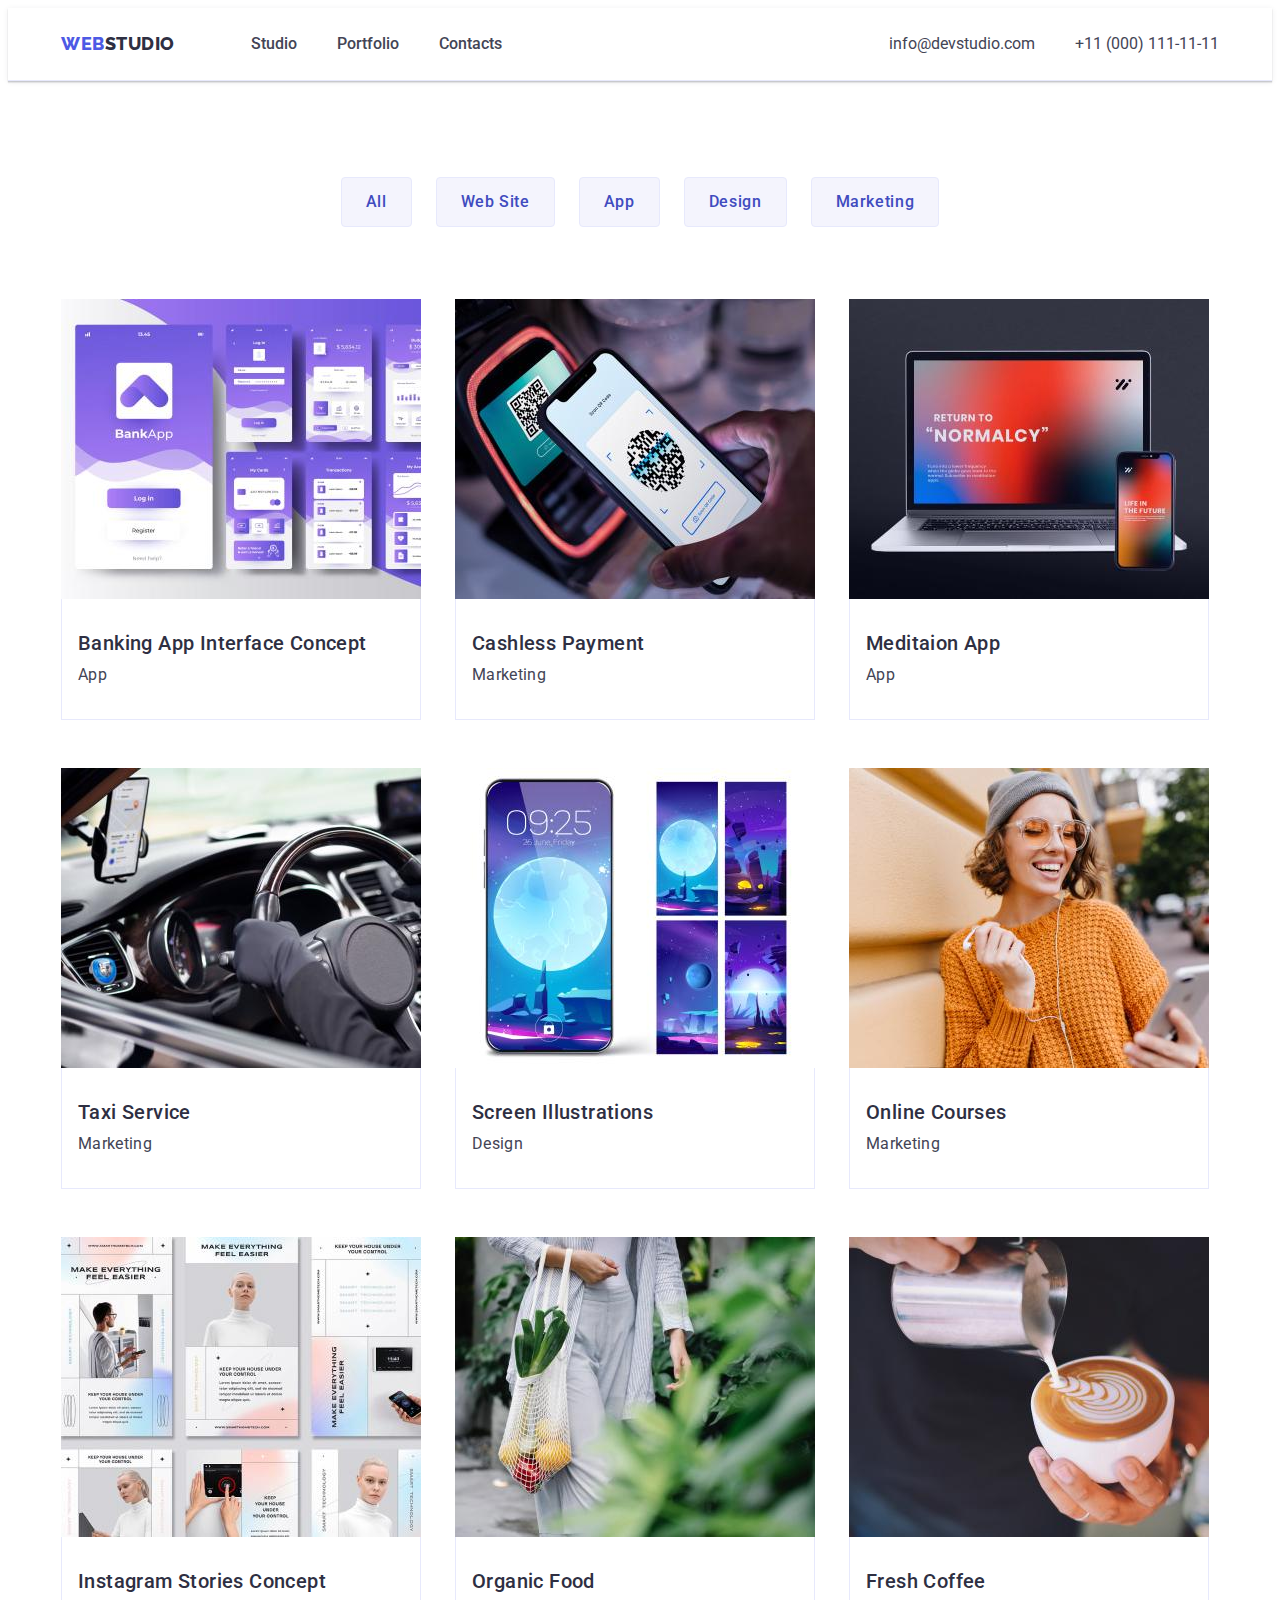
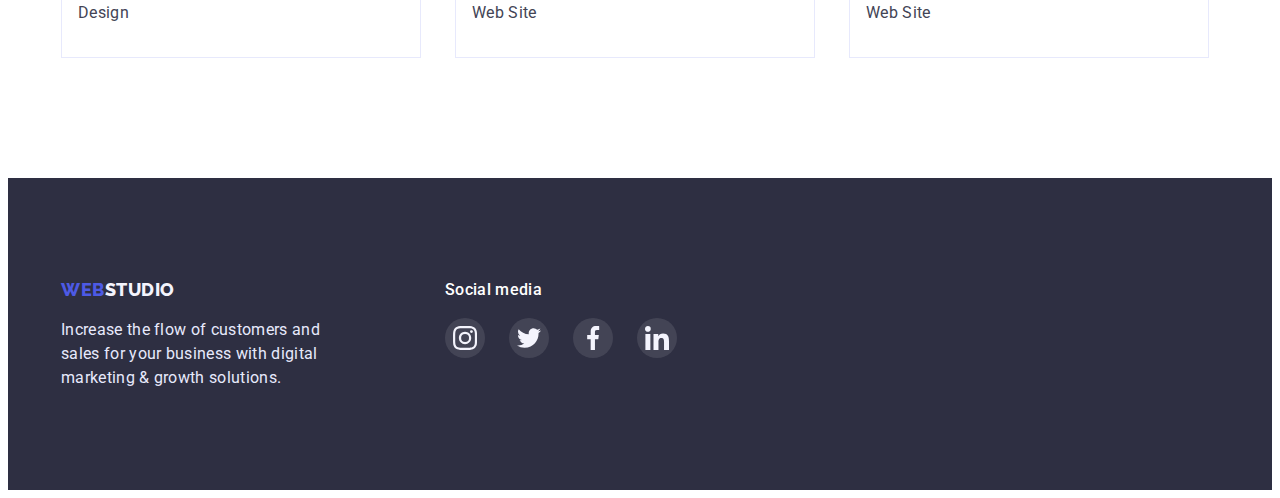
==== portfolio.html @ 51e7d32e "Initial commit" ====
<!DOCTYPE html>
<html lang="en">

<head>
  <meta charset="UTF-8" />
  <meta http-equiv="X-UA-Compatible" content="IE=edge" />
  <meta name="viewport" content="width=device-width, initial-scale=1.0" />
  <title>Portfolio</title>
  <link rel="preconnect" href="https://fonts.googleapis.com" />
  <link rel="preconnect" href="https://fonts.gstatic.com" crossorigin />
  <link href="https://fonts.googleapis.com/css2?family=Raleway:wght@800&family=Roboto:wght@400;500;700;900&display=swap"
    rel="stylesheet" />
  <link rel="stylesheet" href="https://cdnjs.cloudflare.com/ajax/libs/modern-normalize/1.1.0/modern-normalize.min.css"
    integrity="sha512-wpPYUAdjBVSE4KJnH1VR1HeZfpl1ub8YT/NKx4PuQ5NmX2tKuGu6U/JRp5y+Y8XG2tV+wKQpNHVUX03MfMFn9Q=="
    crossorigin="anonymous" referrerpolicy="no-referrer" />
  <link rel="stylesheet" href="./css/styles.css" />
</head>

<body>
  <header class="header">
    <div class="container header-container">
      <nav class="nav-list">
        <a href="./index.html" class="logo">WEB<span class="logo-item-top">STUDIO</span> </a>
        <ul class="navigation-list">
          <li><a href="./index.html" class="navigation">Studio</a></li>
          <li><a href="./portfolio.html" class="navigation">Portfolio</a></li>
          <li><a href="" class="navigation contacts">Contacts</a></li>
        </ul>
      </nav>
      <address>
        <ul class="address-list">
          <li><a href="mailto:info@devstudio.com" class="contacts"> info@devstudio.com </a></li>
          <li><a href="tel:+110001111111" class="contacts"> +11 (000) 111-11-11 </a></li>
        </ul>
      </address>
    </div>
  </header>
  <main>
    <!-- Filters -->
    <section class="section-portfolio">
      <div class="container">
        <h1 class="visually-hidden">Portfolio</h1>
        <ul class="button-portfolio-list">
          <li><button type="button" class="button-portfolio">All</button></li>
          <li><button type="button" class="button-portfolio">Web Site</button></li>
          <li><button type="button" class="button-portfolio">App</button></li>
          <li><button type="button" class="button-portfolio">Design</button></li>
          <li><button type="button" class="button-portfolio">Marketing</button></li>
        </ul>
        <ul class="card-portfolio">
          <li class="card-item">
            <a href="" class="link-portfolio">
              <img src="./images/bankapp.jpg" alt="app" width="360" />
              <div class="card-text">
                <h2 class="main-item">Banking App Interface Concept</h2>
                <p class="main-text  card">App</p>
              </div>
            </a>
          </li>
          <li class="card-item">
            <a href="" class="link-portfolio">
              <img src="./images/scaner.jpg" alt="scaner" width="360" />
              <div class="card-text">
                <h3 class="main-item">Cashless Payment</h3>
                <p class="main-text  card">Marketing</p>
              </div>
            </a>
          </li>
          <li class="card-item">
            <a href="" class="link-portfolio">
              <img src="./images/laptop.jpg" alt="laptop" width="360" />
              <div class="card-text">
                <h3 class="main-item">Meditaion App</h3>
                <p class="main-text  card">App</p>
              </div>
            </a>
          </li>
          <li class="card-item">
            <a href="" class="link-portfolio">
              <img src="./images/taxi.jpg" alt="taxi" width="360" />
              <div class="card-text">
                <h3 class="main-item">Taxi Service</h3>
                <p class="main-text card">Marketing</p>
              </div>
            </a>
          </li>
          <li class="card-item">
            <a href="" class="link-portfolio">
              <img src="./images/screen.jpg" alt="screen" width="360" />
              <div class="card-text">
                <h3 class="main-item">Screen Illustrations</h3>
                <p class="main-text card">Design</p>
              </div>
            </a>
          </li>
          <li class="card-item">
            <a href="" class="link-portfolio">
              <img src="./images/courses.jpg" alt="courses" width="360" />
              <div class="card-text">
                <h3 class="main-item">Online Courses</h3>
                <p class="main-text card">Marketing</p>
              </div>
            </a>
          </li>
          <li class="card-item">
            <a href="" class="link-portfolio">
              <img src="./images/insta.jpg" alt="instagram stories" width="360" />
              <div class="card-text">
                <h3 class="main-item">Instagram Stories Concept</h3>
                <p class="main-text card">Design</p>
              </div>
            </a>
          </li>
          <li class="card-item">
            <a href="" class="link-portfolio">
              <img src="./images/food.jpg" alt="organic food" width="360" />
              <div class="card-text">
                <h3 class="main-item">Organic Food</h3>
                <p class="main-text card">Web Site</p>
              </div>
            </a>
          </li>
          <li class="card-item">
            <a href="" class="link-portfolio">
              <img src="./images/coffee.jpg" alt="fresh coffee" width="360" />
              <div class="card-text">
                <h3 class="main-item">Fresh Coffee</h3>
                <p class="main-text card">Web Site</p>
              </div>
            </a>
          </li>
        </ul>
      </div>
    </section>
  </main>
  <footer class="footer">
    <div class="container footer-block">
      <div>
        <a href="./index.html" class="logo"> WEB<span class="logo-item-bottom">STUDIO</span> </a>
        <p class="footer-text">
          Increase the flow of customers and sales for your business with digital marketing & growth solutions.
        </p>
      </div>
      <div class="footer-social">
        <p class="footer-media-title">Social media</p>
        <ul class="footer-soc-list list">
          <li class="footer-soc-item "><a href="" class="footer-soc-link link"><svg width="24" height="24"
                class="footer-soc-icon">
                <use href="./images/icons.svg#icon-instagram"></use>
              </svg></a></li>
          <li class="footer-soc-item "><a href="" class="footer-soc-link link"><svg width="24" height="24"
                class="footer-soc-icon">
                <use href="./images/icons.svg#icon-twitter"></use>
              </svg></a></li>
          <li class="footer-soc-item "><a href="" class="footer-soc-link link"><svg width="24" height="24"
                class="footer-soc-icon">
                <use href="./images/icons.svg#icon-facebook"></use>
              </svg></a></li>
          <li class="footer-soc-item "><a href="" class="footer-soc-link link"><svg width="24" height="24"
                class="footer-soc-icon">
                <use href="./images/icons.svg#icon-linkedin"></use>
              </svg></a></li>
        </ul>
      </div>
    </div>
  </footer>

</body>

</html>
---- css/styles.css ----
:root {
  --color-iris: #4d5ae5;
  --color-ocean: #404bbf;
  --color-green: #31d0aa;
  --color-navy-blue: #2e2f42;
  --color-slate: #434455;
  --color-light-slate: #8e8f99;
  --color-cornflower: #e7e9fc;
  --color-cloud: #f4f4fd;
  --color-navy-blue-modal: #2e2f42;
  --color-grey: #2e2f42;
  --color-white: #ffffff;
  --gradient-hero-grey: linear-gradient(rgba(46, 47, 66, 0.7), rgba(46, 47, 66, 0.7));
  --shadow-card: 0px 1px 6px rgba(46, 47, 66, 0.08), 0px 1px 1px rgba(46, 47, 66, 0.16), 0px 2px 1px rgba(46, 47, 66, 0.08);
}

body {
  font-family: "Roboto", sans-serif;
  color: var(--color-navy-blue);
  background-color: var(--color-white);
}

ul {
  list-style-type: none;
  padding: 0;
  margin: 0;
}

p,
h1,
h2,
h3,
h4,
h5,
h6 {
  margin: 0;
}


img {
  display: block;
  max-width: 100%;
  height: auto;
}

/**----------header------ */

.header {
  border-bottom: 1px solid var(--color-cornflower);
  box-shadow: 0px 2px 1px rgba(46, 47, 66, 0.08), 0px 1px 1px rgba(46, 47, 66, 0.16), 0px 1px 6px rgba(46, 47, 66, 0.08);
}

.header-container {
  display: flex;
  justify-content: space-between;
  align-items: center;
}

/**----------Logo-------- */

.logo {
  text-decoration: none;
  font-family: "Raleway";
  font-weight: 800;
  font-size: 18px;
  line-height: 1.33;
  color: var(--color-iris);
  letter-spacing: 0.03em;
}

.logo-item-top {
  color: var(--color-navy-blue);
}

.logo-item-bottom {
  color: var(--color-cloud);
}

/**----------Button------ */

.button-studio {
  cursor: pointer;
  color: var(--color-white);
  background-color: var(--color-iris);
  font-weight: 500;
  font-size: 16px;
  font-family: inherit;
  line-height: 1.5;
  letter-spacing: 0.04em;
  box-shadow: 0px 4px 4px rgba(0, 0, 0, 0.15);
  border-radius: 4px;
  padding: 16px 32px;
  min-width: 169px;
  margin-top: 48px;
  border: none;
}

.button-studio:hover,
.button-studio:focus {
  background-color: var(--color-ocean);
}

.button-portfolio-list {
  display: flex;
  justify-content: center;
  gap: 24px;
  margin-bottom: 72px;
}

.button-portfolio {
  cursor: pointer;
  color: var(--color-ocean);
  background-color: var(--color-cloud);
  font-weight: 500;
  font-size: 16px;
  font-family: inherit;
  line-height: 1.5;
  letter-spacing: 0.04em;
  border-radius: 4px;
  padding: 12px 24px;
  border: 1px solid var(--color-cornflower);
}

.button-portfolio:hover,
.button-portfolio:focus {
  background-color: var(--color-ocean);
  color: var(--color-white);
  border-color: transparent;
  box-shadow: 0px 3px 1px rgba(0, 0, 0, 0.1), 0px 2px 1px rgba(0, 0, 0, 0.08), 0px 2px 2px rgba(0, 0, 0, 0.12);
}

/**--------Nav-------------- */

.nav-list {
  display: flex;
  align-items: center;
}

.navigation {
  text-decoration: none;
  color: var(--color-slate);
  font-weight: 500;
  font-size: 16px;
  line-height: 1.5;
  padding-top: 24px;
  padding-bottom: 24px;
  display: block;
}

.navigation:hover,
.navigation:focus {
  color: var(--color-ocean);
}

.navigation-list {
  display: flex;
  gap: 40px;
  margin-left: 76px;
}

.contacts:hover,
.contacts:focus {
  color: var(--color-ocean);
}

.contacts {
  color: var(--color-slate);
  text-decoration: none;
  font-family: "Roboto";
  font-style: normal;
  font-size: 16px;
  line-height: 1.5;
  padding-top: 24px;
  padding-bottom: 24px;
  display: block;
}

.address-list {
  display: flex;
  gap: 40px;
}

/**------------Containers------------ */

.container {
  width: 1158px;
  padding-left: 15px;
  padding-right: 15px;
  margin: 0 auto;
}

.feature-container {
  display: flex;
  gap: 24px;
}

.feature-container>.feature {
  flex-basis: calc((100% - 72px) / 4);
}

.icon {
  display: flex;
  width: 264px;
  height: 112px;
  background-color: var(--color-cloud);
  border-radius: 4px;
  align-items: center;
  justify-content: center;
  margin-bottom: 8px;

}

.section {
  padding-top: 120px;
  padding-bottom: 120px;
}

.img-section {
  padding-bottom: 120px;
}

.section-portfolio {
  padding-top: 96px;
  padding-bottom: 120px;
}

/**--------- card -------------*/


.img-studio-list>.img-studio {
  flex-basis: calc((100% - 2*24px)/3);
}

.img-studio-list {
  display: flex;
  margin-top: 72px;
  gap: 24px;
}

.card-portfolio {
  padding: 0;
  margin: 0;
  display: flex;
  flex-wrap: wrap;
  margin-left: -24px;
  margin-top: -48px;
}

.card-portfolio>.card-item {
  flex-basis: calc(100% / 3 - 24px);
  margin-left: 24px;
  margin-top: 48px;
}

.link-portfolio {
  text-decoration: none;
  display: inline-block;
}

.link-portfolio:hover,
.link-portfolio:focus {
  box-shadow: var(--shadow-card);
}


.card-team {
  display: flex;
  margin-top: 72px;
  gap: 24px;
}

.card-text {
  padding: 32px 16px;
  border-bottom: 1px solid var(--color-cornflower);
  border-left: 1px solid var(--color-cornflower);
  border-right: 1px solid var(--color-cornflower);
}

/**----------hero----------------- */

.hero {
  max-width: 1440px;
  background-color: var(--color-navy-blue);
  background-image: var(--gradient-hero-grey), url(../images/bg-img.jpg);
  background-repeat: no-repeat;
  background-size: cover;
  background-position: center;
  padding-top: 188px;
  padding-bottom: 188px;
  text-align: center;
  margin-left: auto;
  margin-right: auto;
}


/**------------- text-------------- */


.main-title {
  color: var(--color-white);
  font-size: 56px;
  line-height: 1.07;
  max-width: 496px;
  margin: 0 auto;
  text-align: center;
}

.main-subtitle {
  text-align: center;
  text-transform: capitalize;
  font-size: 36px;
  line-height: 1.11;
  letter-spacing: 0.02em;
}

.main-team {
  background-color: var(--color-cloud);
  padding-top: 120px;
  padding-bottom: 110px;

}

.main-list-team {
  background-color: var(--color-white);
  text-align: center;
  box-shadow: var(--shadow-card);
  border-radius: 0px 0px 4px 4px;
  flex-basis: calc((100% - 72px) / 4);
}

.team-soc-list {
  display: flex;
  justify-content: center;
  gap: 24px;
}


.team-soc-item {
  width: 40px;
  height: 40px;
}

.team-soc-link {
  width: 100%;
  height: 100%;
  border-radius: 50%;
  background-color: var(--color-iris);
  display: flex;
  align-items: center;
  justify-content: center;
}

.team-soc-icon {
  fill: var(--color-cloud);
}

.team-soc-link:hover,
.team-soc-link:focus {
  background-color: var(--color-ocean);
}



/**------card text-------- */

.card-team-text {
  padding: 32px 16px;
}


.main-item {
  font-weight: 500;
  font-size: 20px;
  line-height: 1.2;
  letter-spacing: 0.02em;
  color: var(--color-navy-blue);
}

.main-text {
  font-size: 16px;
  line-height: 1.5;
  letter-spacing: 0.02em;
  color: var(--color-slate);
  margin-top: 8px;
}

.main-text.team {
  margin-bottom: 8px;
}

/**-----------------customers-----------------*/


.customers-section {
  padding-top: 120px;
  padding-bottom: 119px;
}

.customers-list {
  margin-top: 76px;
  display: flex;
  gap: 24px;
}

.customers-list-item {
  width: 168px;
  height: 88px;
  flex-basis: calc((100% - 120px) / 6);
}


.customers-link {
  display: flex;
  width: 100%;
  height: 100%;
  align-items: center;
  justify-content: center;
  fill: var(--color-light-slate);
  border: 1px solid var(--color-light-slate);
  border-radius: 4px;
}

a.customers-link:hover,
a.customers-link:focus {
  fill: var(--color-ocean);
  border-color: var(--color-ocean);

}



/**----------footer------------ */

.footer-text {
  font-size: 16px;
  line-height: 1.5;
  letter-spacing: 0.02em;
  color: var(--color-cornflower);
  max-width: 264px;
  margin-top: 16px;
}

.footer-social {
  margin-left: 120px;
}

.footer {
  display: flex;
  background-color: var(--color-navy-blue);
  padding-top: 100px;
  padding-bottom: 100px;
}

.footer-block {
  display: flex;
}

.footer-media-title {
  font-family: 'Roboto';
  font-weight: 500;
  font-size: 16px;
  line-height: 1.5;
  letter-spacing: 0.02em;
  color: var(--color-white);
}


.footer-soc-list {
  display: flex;
  justify-content: center;
  gap: 24px;
  margin-top: 16px;
}


.footer-soc-item {
  width: 40px;
  height: 40px;
}

.footer-soc-link {
  width: 100%;
  height: 100%;
  border-radius: 50%;
  display: flex;
  align-items: center;
  justify-content: center;
  background-color: rgba(255, 255, 255, 0.1);
}

.footer-soc-icon {
  fill: var(--color-cloud);

}


.footer-soc-link:hover,
.footer-soc-link:focus {
  background-color: var(--color-green);
}




/*todo----------- hide----------title */

.visually-hidden {
  position: absolute;
  white-space: nowrap;
  width: 1px;
  height: 1px;
  overflow: hidden;
  border: 0;
  padding: 0;
  clip: rect(0 0 0 0);
  clip-path: inset(50%);
  margin: -1px;
}
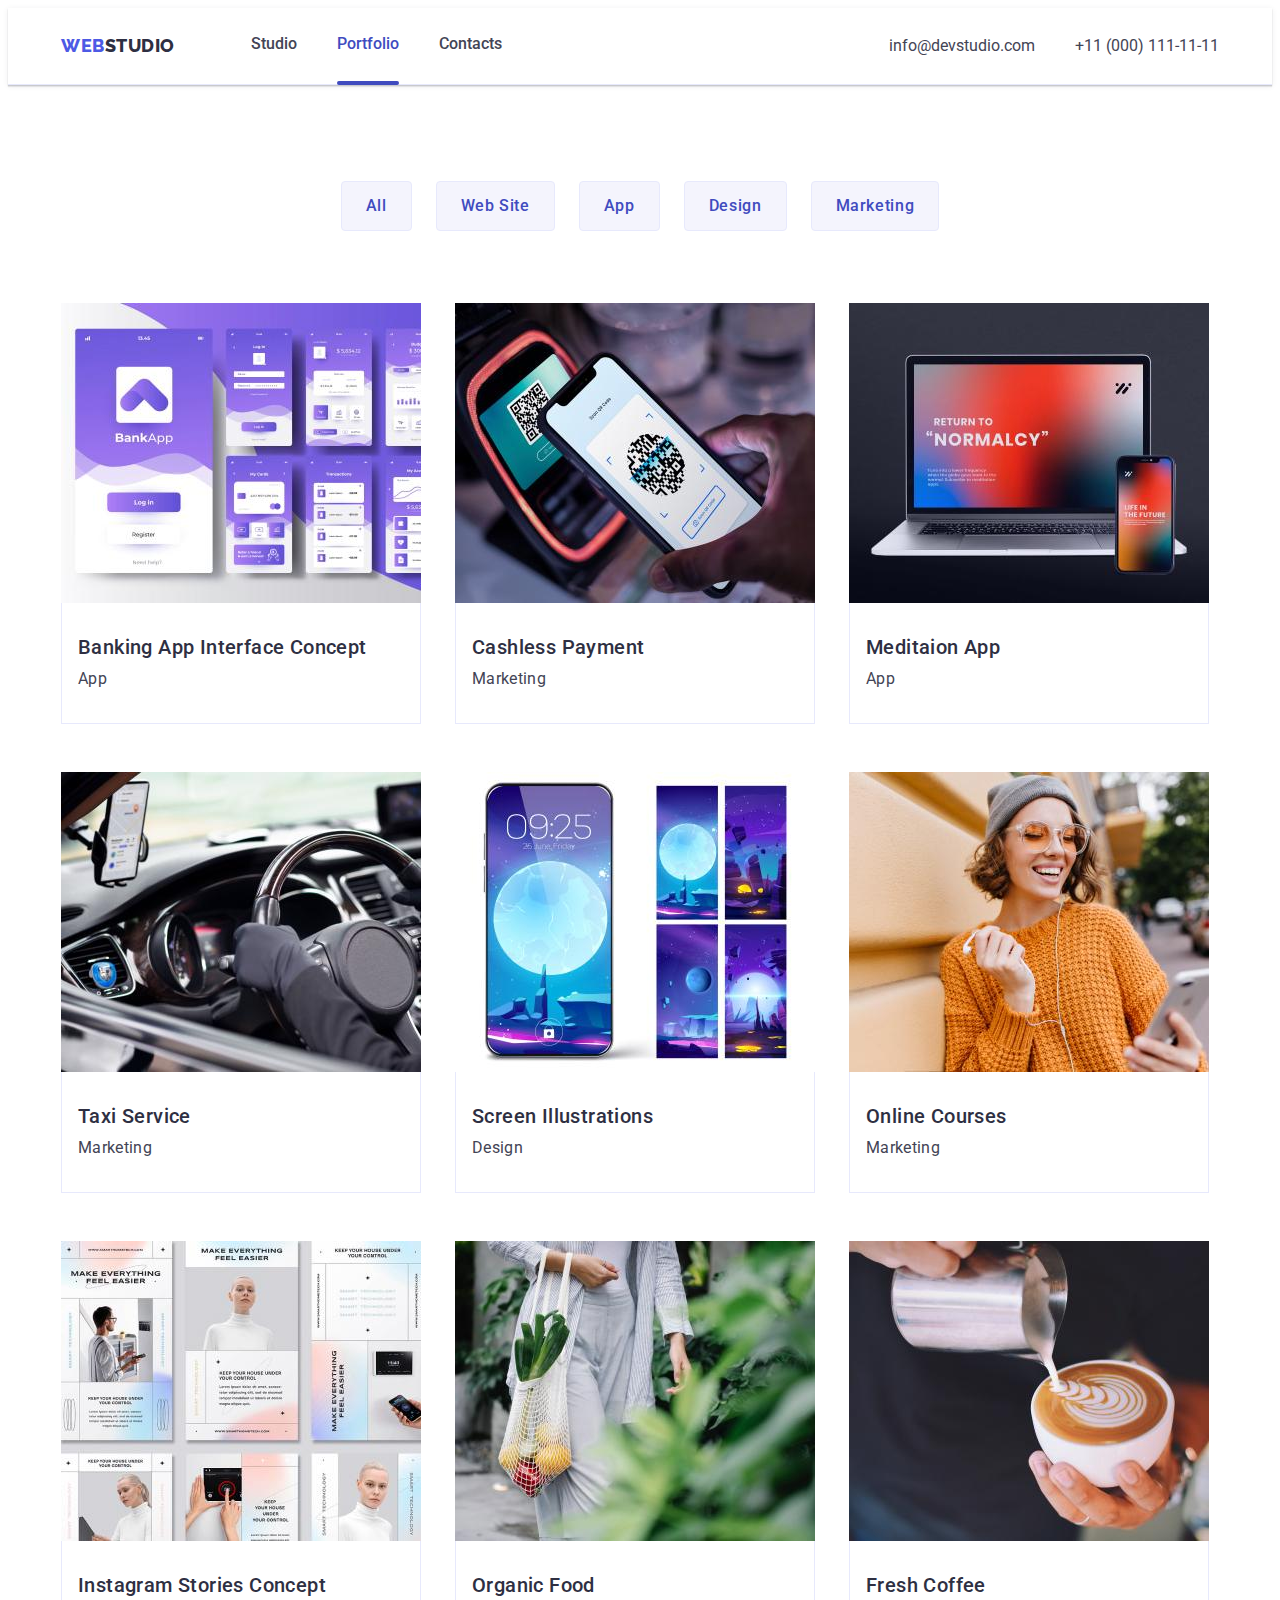
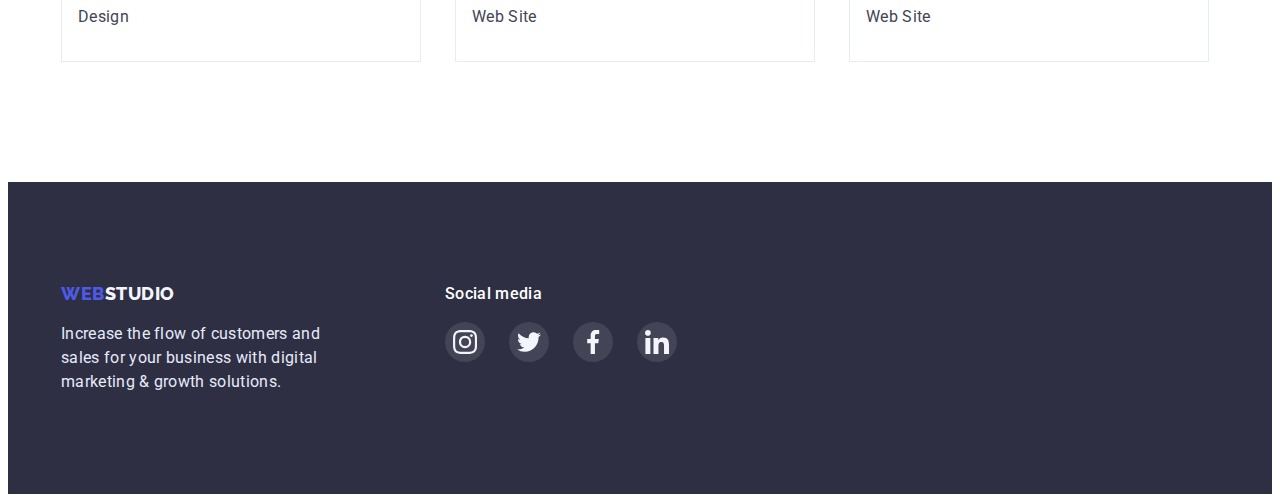
==== commit d7378f63: "hw-5" ====
--- a/portfolio.html
+++ b/portfolio.html
@@ -22,9 +22,10 @@
       <nav class="nav-list">
         <a href="./index.html" class="logo">WEB<span class="logo-item-top">STUDIO</span> </a>
         <ul class="navigation-list">
-          <li><a href="./index.html" class="navigation">Studio</a></li>
-          <li><a href="./portfolio.html" class="navigation">Portfolio</a></li>
-          <li><a href="" class="navigation contacts">Contacts</a></li>
+          <li><a href="./index.html" class="navigation ">Studio</a></li>
+          <li class="active-page portfolio-page"><a href="./portfolio.html"
+              class="navigation active-page-header">Portfolio</a></li>
+          <li><a href="" class="navigation">Contacts</a></li>
         </ul>
       </nav>
       <address>
@@ -49,17 +50,33 @@
         </ul>
         <ul class="card-portfolio">
           <li class="card-item">
-            <a href="" class="link-portfolio">
-              <img src="./images/bankapp.jpg" alt="app" width="360" />
+
+            <a href="" class="link-portfolio">
+
+              <div class="card-overlay">
+                <img src="./images/bankapp.jpg" alt="app" width="360" />
+                <p class="overlay text">14 Stylish and User-Friendly App Design Concepts · Task Manager App · Calorie
+                  Tracker
+                  App · Exotic Fruit Ecommerce App ·
+                  Cloud Storage App</p>
+              </div>
+
               <div class="card-text">
                 <h2 class="main-item">Banking App Interface Concept</h2>
                 <p class="main-text  card">App</p>
               </div>
             </a>
           </li>
-          <li class="card-item">
-            <a href="" class="link-portfolio">
-              <img src="./images/scaner.jpg" alt="scaner" width="360" />
+
+          <li class="card-item">
+            <a href="" class="link-portfolio">
+              <div class="card-overlay">
+                <img src="./images/scaner.jpg" alt="scaner" width="360" />
+                <p class="overlay text">14 Stylish and User-Friendly App Design Concepts · Task Manager App · Calorie
+                  Tracker
+                  App · Exotic Fruit Ecommerce App ·
+                  Cloud Storage App</p>
+              </div>
               <div class="card-text">
                 <h3 class="main-item">Cashless Payment</h3>
                 <p class="main-text  card">Marketing</p>
@@ -68,7 +85,13 @@
           </li>
           <li class="card-item">
             <a href="" class="link-portfolio">
-              <img src="./images/laptop.jpg" alt="laptop" width="360" />
+              <div class="card-overlay">
+                <img src="./images/laptop.jpg" alt="laptop" width="360" />
+                <p class="overlay text">14 Stylish and User-Friendly App Design Concepts · Task Manager App · Calorie
+                  Tracker
+                  App · Exotic Fruit Ecommerce App ·
+                  Cloud Storage App</p>
+              </div>
               <div class="card-text">
                 <h3 class="main-item">Meditaion App</h3>
                 <p class="main-text  card">App</p>
@@ -77,7 +100,13 @@
           </li>
           <li class="card-item">
             <a href="" class="link-portfolio">
-              <img src="./images/taxi.jpg" alt="taxi" width="360" />
+              <div class="card-overlay">
+                <img src="./images/taxi.jpg" alt="taxi" width="360" />
+                <p class="overlay text">14 Stylish and User-Friendly App Design Concepts · Task Manager App · Calorie
+                  Tracker
+                  App · Exotic Fruit Ecommerce App ·
+                  Cloud Storage App</p>
+              </div>
               <div class="card-text">
                 <h3 class="main-item">Taxi Service</h3>
                 <p class="main-text card">Marketing</p>
@@ -86,7 +115,13 @@
           </li>
           <li class="card-item">
             <a href="" class="link-portfolio">
-              <img src="./images/screen.jpg" alt="screen" width="360" />
+              <div class="card-overlay">
+                <img src="./images/screen.jpg" alt="screen" width="360" />
+                <p class="overlay text">14 Stylish and User-Friendly App Design Concepts · Task Manager App · Calorie
+                  Tracker
+                  App · Exotic Fruit Ecommerce App ·
+                  Cloud Storage App</p>
+              </div>
               <div class="card-text">
                 <h3 class="main-item">Screen Illustrations</h3>
                 <p class="main-text card">Design</p>
@@ -95,7 +130,13 @@
           </li>
           <li class="card-item">
             <a href="" class="link-portfolio">
-              <img src="./images/courses.jpg" alt="courses" width="360" />
+              <div class="card-overlay">
+                <img src="./images/courses.jpg" alt="courses" width="360" />
+                <p class="overlay text">14 Stylish and User-Friendly App Design Concepts · Task Manager App · Calorie
+                  Tracker
+                  App · Exotic Fruit Ecommerce App ·
+                  Cloud Storage App</p>
+              </div>
               <div class="card-text">
                 <h3 class="main-item">Online Courses</h3>
                 <p class="main-text card">Marketing</p>
@@ -104,7 +145,13 @@
           </li>
           <li class="card-item">
             <a href="" class="link-portfolio">
-              <img src="./images/insta.jpg" alt="instagram stories" width="360" />
+              <div class="card-overlay">
+                <img src="./images/insta.jpg" alt="instagram stories" width="360" />
+                <p class="overlay text">14 Stylish and User-Friendly App Design Concepts · Task Manager App · Calorie
+                  Tracker
+                  App · Exotic Fruit Ecommerce App ·
+                  Cloud Storage App</p>
+              </div>
               <div class="card-text">
                 <h3 class="main-item">Instagram Stories Concept</h3>
                 <p class="main-text card">Design</p>
@@ -113,7 +160,13 @@
           </li>
           <li class="card-item">
             <a href="" class="link-portfolio">
-              <img src="./images/food.jpg" alt="organic food" width="360" />
+              <div class="card-overlay">
+                <img src="./images/food.jpg" alt="organic food" width="360" />
+                <p class="overlay text">14 Stylish and User-Friendly App Design Concepts · Task Manager App · Calorie
+                  Tracker
+                  App · Exotic Fruit Ecommerce App ·
+                  Cloud Storage App</p>
+              </div>
               <div class="card-text">
                 <h3 class="main-item">Organic Food</h3>
                 <p class="main-text card">Web Site</p>
@@ -122,7 +175,13 @@
           </li>
           <li class="card-item">
             <a href="" class="link-portfolio">
-              <img src="./images/coffee.jpg" alt="fresh coffee" width="360" />
+              <div class="card-overlay">
+                <img src="./images/coffee.jpg" alt="fresh coffee" width="360" />
+                <p class="overlay text">14 Stylish and User-Friendly App Design Concepts · Task Manager App · Calorie
+                  Tracker
+                  App · Exotic Fruit Ecommerce App ·
+                  Cloud Storage App</p>
+              </div>
               <div class="card-text">
                 <h3 class="main-item">Fresh Coffee</h3>
                 <p class="main-text card">Web Site</p>
--- a/css/styles.css
+++ b/css/styles.css
@@ -12,7 +12,10 @@
   --color-white: #ffffff;
   --gradient-hero-grey: linear-gradient(rgba(46, 47, 66, 0.7), rgba(46, 47, 66, 0.7));
   --shadow-card: 0px 1px 6px rgba(46, 47, 66, 0.08), 0px 1px 1px rgba(46, 47, 66, 0.16), 0px 2px 1px rgba(46, 47, 66, 0.08);
-}
+  --animation-hover-transition: 250ms cubic-bezier(0.4, 0, 0.2, 1);
+
+}
+
 
 body {
   font-family: "Roboto", sans-serif;
@@ -93,6 +96,7 @@
   min-width: 169px;
   margin-top: 48px;
   border: none;
+  transition: var(--animation-hover-transition);
 }
 
 .button-studio:hover,
@@ -119,6 +123,8 @@
   border-radius: 4px;
   padding: 12px 24px;
   border: 1px solid var(--color-cornflower);
+  transition: var(--animation-hover-transition);
+
 }
 
 .button-portfolio:hover,
@@ -147,10 +153,36 @@
   display: block;
 }
 
+.active-page-header {
+  color: var(--color-ocean);
+}
+
 .navigation:hover,
 .navigation:focus {
   color: var(--color-ocean);
 }
+
+.active-page::after {
+  display: block;
+  content: "";
+  height: 4px;
+  background-size: contain;
+  background-repeat: no-repeat;
+  position: relative;
+  bottom: -1px;
+}
+
+.active-page.portfolio-page::after {
+  background-image: url(../images/hover.svg);
+
+}
+
+.active-page.studio-page::after {
+  background-image: url(../images/hover-studio.svg);
+
+}
+
+
 
 .navigation-list {
   display: flex;
@@ -252,15 +284,52 @@
   margin-top: 48px;
 }
 
+/**------------overflow--------  */
+
+.card-overlay {
+  position: relative;
+  overflow: hidden;
+}
+
+
+.overlay {
+
+  position: absolute;
+  top: 0;
+  left: 0;
+  width: 100%;
+  height: 100%;
+  background: #4D5AE5;
+  transform: translatey(100%);
+  transition: var(--animation-hover-transition);
+
+}
+
+.text {
+  font-size: 16px;
+  line-height: 1.5;
+  letter-spacing: 0.02em;
+  color: var(--color-cloud);
+  padding: 40px 32px 164px;
+}
+
+.card-item:hover .overlay,
+.card-item:focus .overlay {
+  transform: translateY(0);
+}
+
 .link-portfolio {
   text-decoration: none;
   display: inline-block;
+
 }
 
 .link-portfolio:hover,
 .link-portfolio:focus {
   box-shadow: var(--shadow-card);
-}
+
+}
+
 
 
 .card-team {
@@ -274,6 +343,7 @@
   border-bottom: 1px solid var(--color-cornflower);
   border-left: 1px solid var(--color-cornflower);
   border-right: 1px solid var(--color-cornflower);
+
 }
 
 /**----------hero----------------- */
@@ -348,6 +418,7 @@
   display: flex;
   align-items: center;
   justify-content: center;
+  transition: var(--animation-hover-transition);
 }
 
 .team-soc-icon {
@@ -383,6 +454,11 @@
   color: var(--color-slate);
   margin-top: 8px;
 }
+
+
+
+
+
 
 .main-text.team {
   margin-bottom: 8px;
@@ -418,6 +494,7 @@
   fill: var(--color-light-slate);
   border: 1px solid var(--color-light-slate);
   border-radius: 4px;
+  transition: var(--animation-hover-transition);
 }
 
 a.customers-link:hover,
@@ -486,6 +563,7 @@
   align-items: center;
   justify-content: center;
   background-color: rgba(255, 255, 255, 0.1);
+  transition: var(--animation-hover-transition);
 }
 
 .footer-soc-icon {
@@ -499,6 +577,54 @@
   background-color: var(--color-green);
 }
 
+.backdrop {
+  position: fixed;
+  top: 0;
+  left: 0;
+  width: 100%;
+  height: 100%;
+  background: rgba(46, 47, 66, 0.4);
+  opacity: 1;
+  transition: opacity 500ms cubic-bezier(0.4, 0, 0.2, 1), visibility 500ms cubic-bezier(0.4, 0, 0.2, 1);
+  transform: perspective(800px);
+
+}
+
+.modal {
+  position: absolute;
+  left: 50%;
+  top: 50%;
+  width: 408px;
+  height: 576px;
+  background-color: var(--color-white);
+  padding: 24px;
+  box-shadow: 0px 1px 1px rgba(0, 0, 0, 0.14), 0px 1px 3px rgba(0, 0, 0, 0.12), 0px 2px 1px rgba(0, 0, 0, 0.2);
+  border-radius: 4px;
+  transform: scale(1) translate(-50%, -50%);
+  transition: transform 300ms cubic-bezier(0.4, 0, 0.2, 1);
+}
+
+
+.backdrop.is-hidden {
+  opacity: 0;
+  visibility: hidden;
+  pointer-events: none;
+}
+
+
+.backdrop.is-hidden .modal {
+  transform: translate(-50%, -50%)scale(0.25) rotateX(90deg) rotateY(90deg);
+  transition: transform 300ms cubic-bezier(0.4, 0, 0.2, 1);
+
+}
+
+
+.close-modal {
+  display: block;
+  border-color: transparent;
+  background-color: #ffffff;
+  margin-left: auto;
+}
 
 
 
